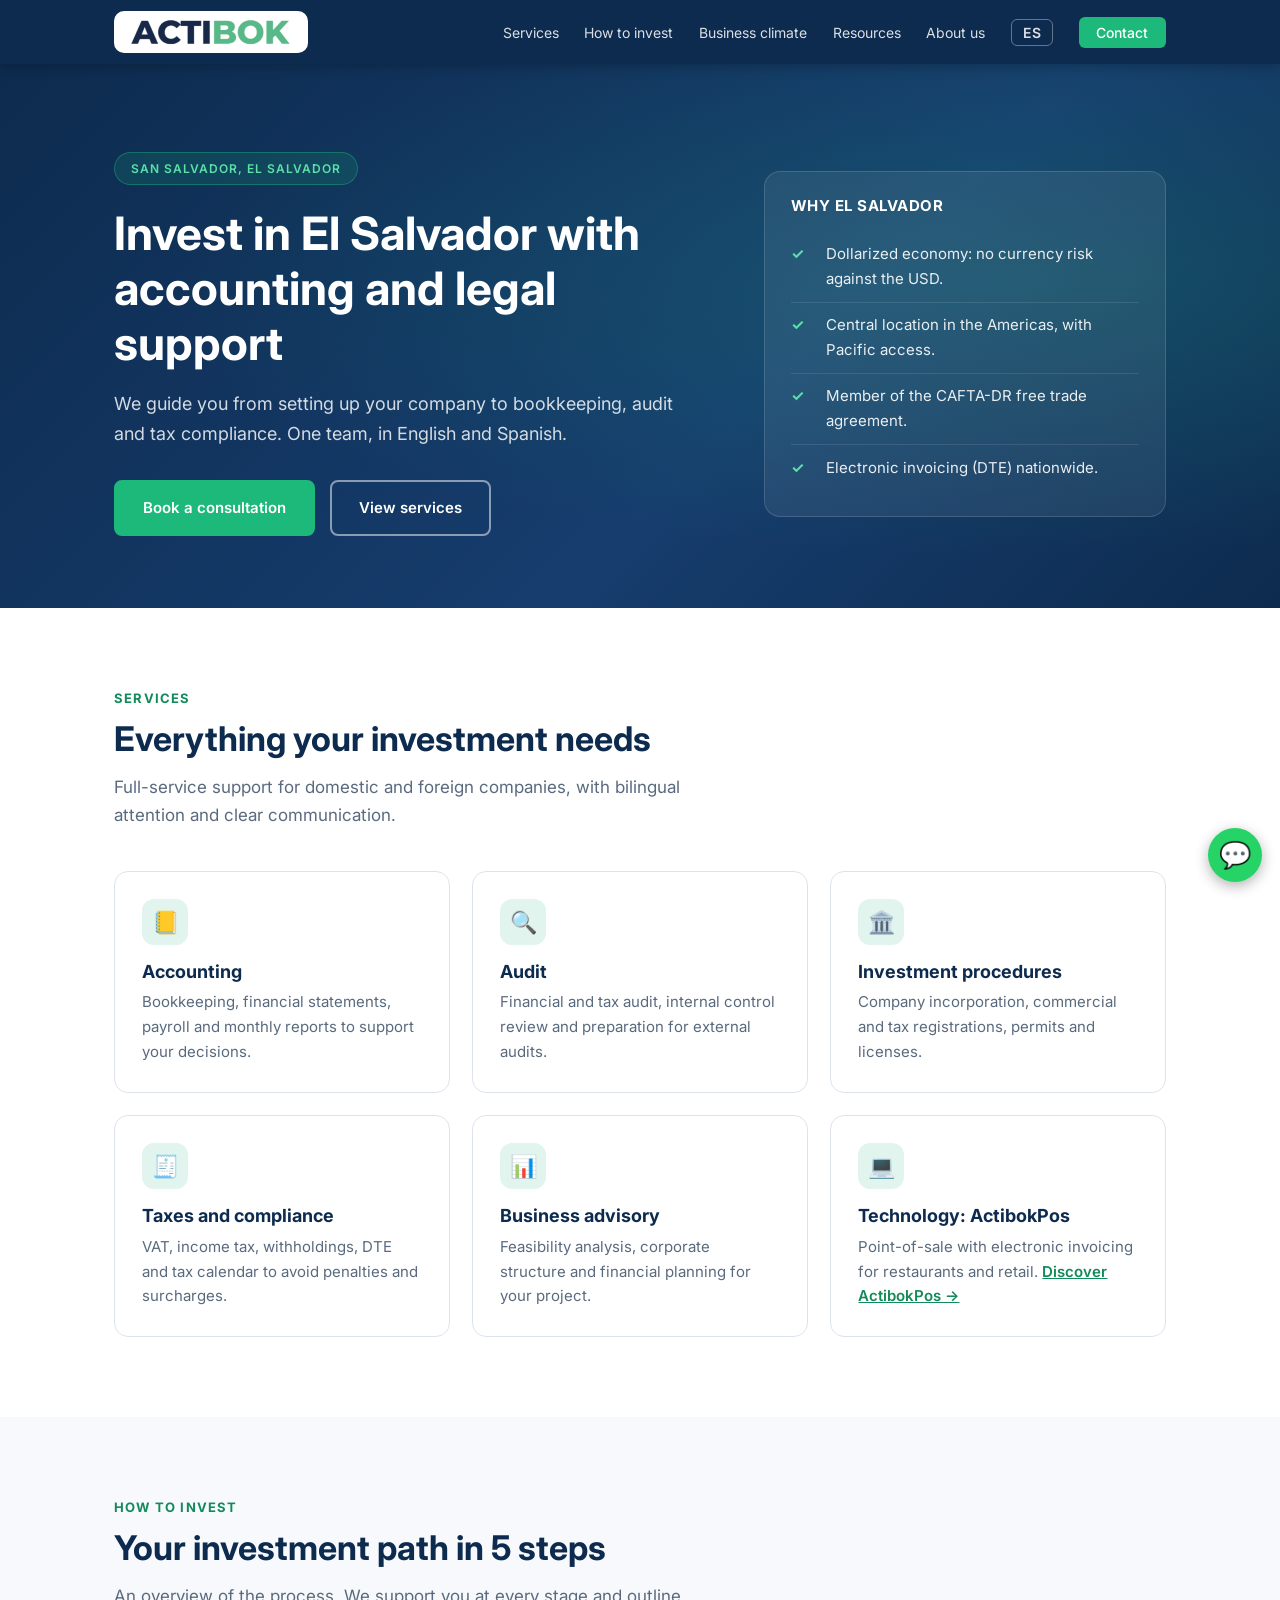
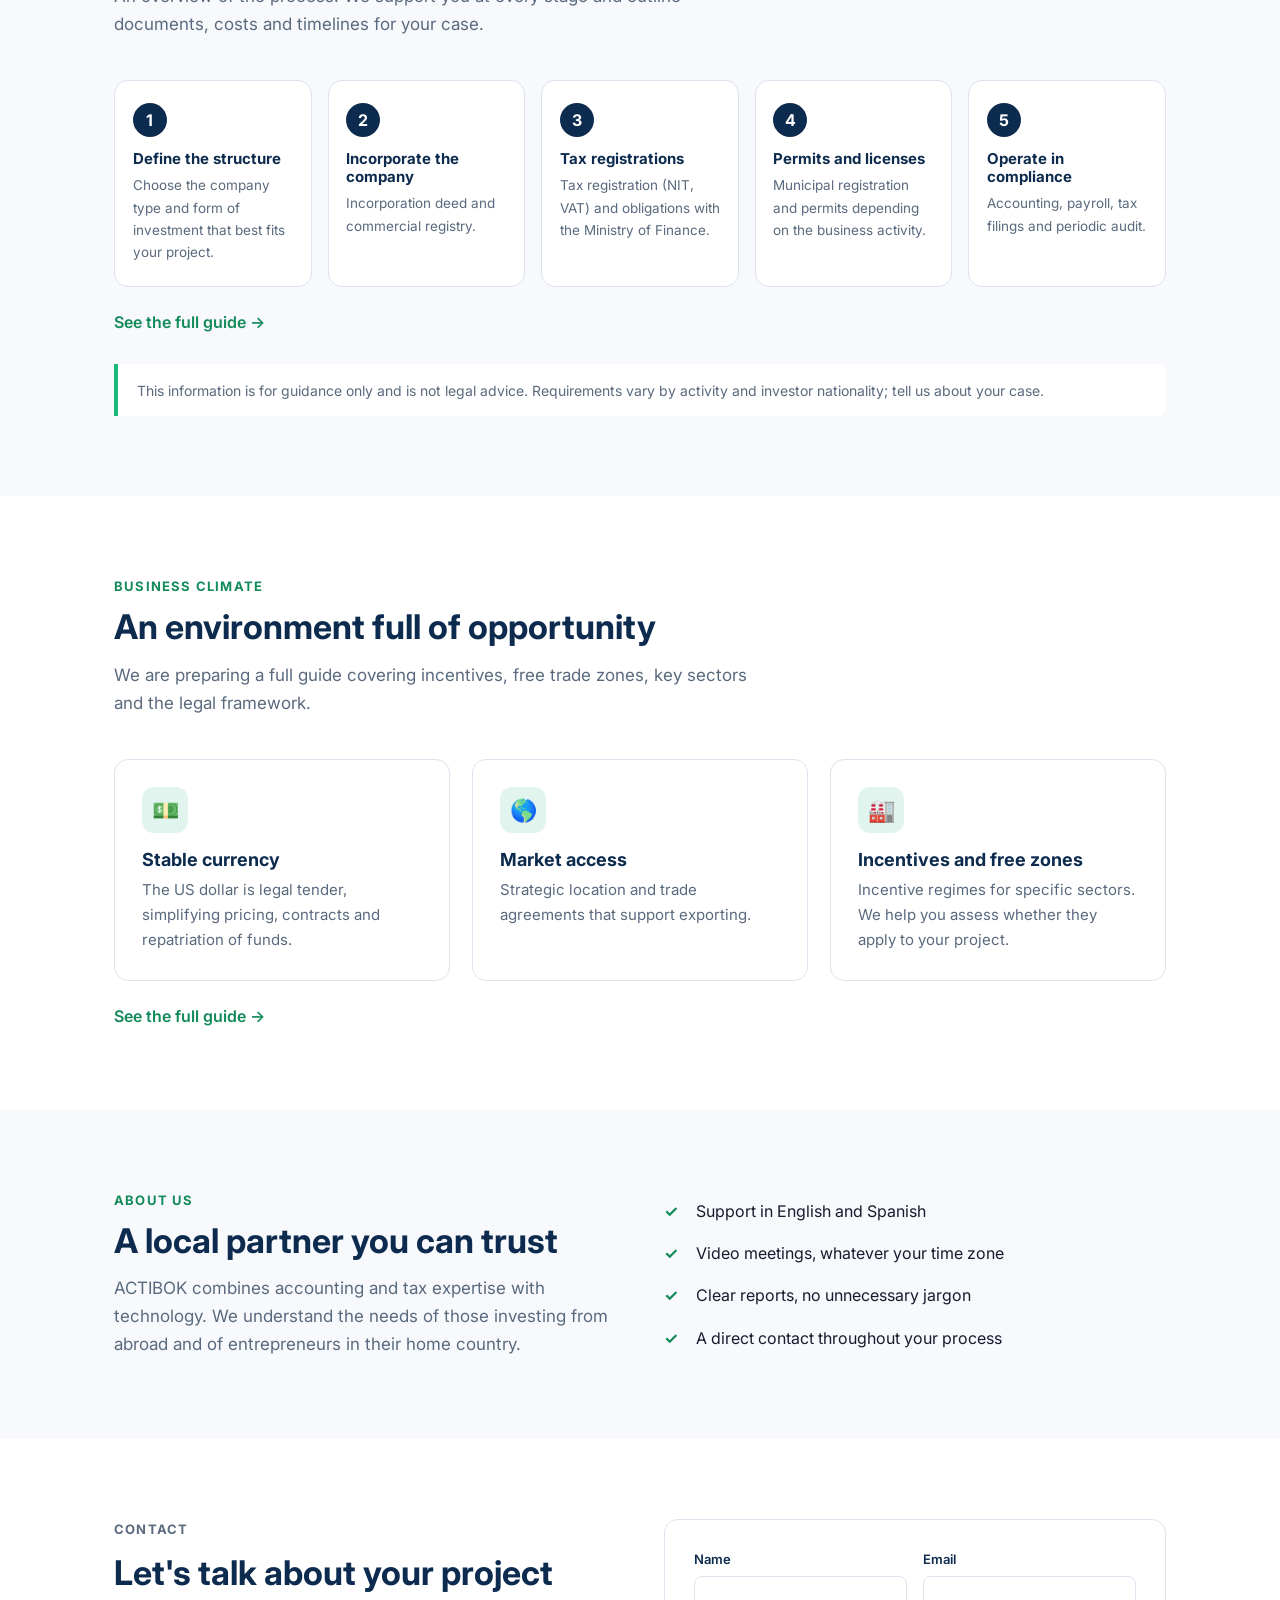
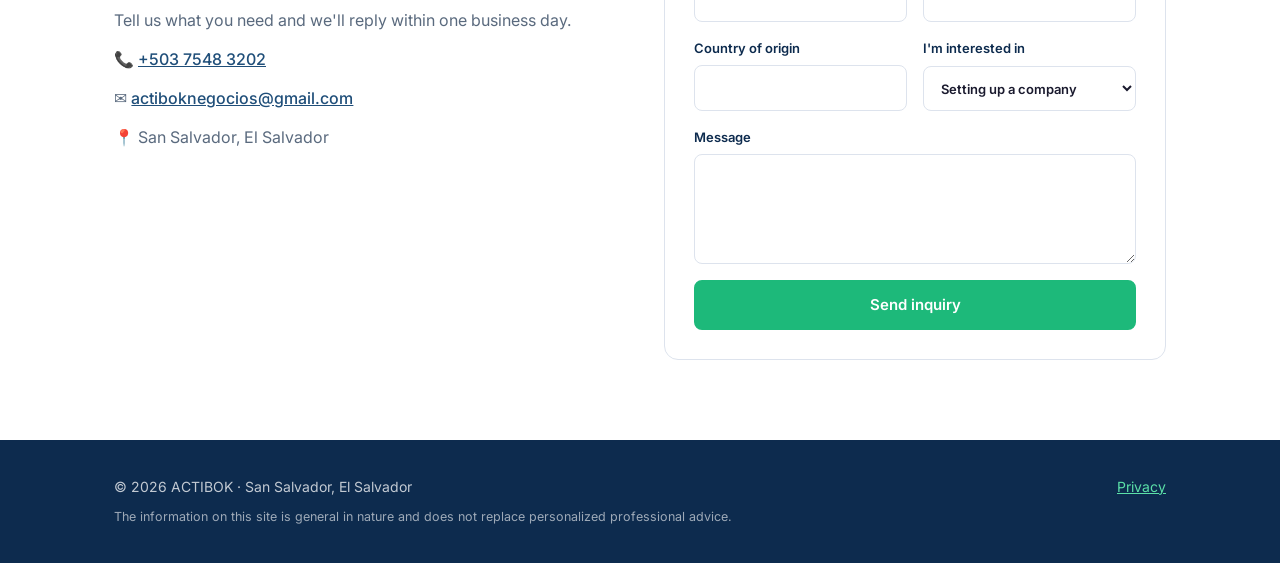
==== en/index.html @ 157123a3 "Sitio bilingüe ACTIBOK Invest (ES/EN) Co-Authored-By: Claude Sonnet 5.5 <noreply@anthropic.com> Clau" ====
<!DOCTYPE html>
<html lang="en">
<head>
<meta charset="UTF-8">
<meta name="viewport" content="width=device-width,initial-scale=1">
<title>ACTIBOK — Accounting, audit and investment services in El Salvador</title>
<meta name="description" content="Accounting, audit, investment procedures and business advisory in El Salvador for domestic and foreign investors.">
<link rel="alternate" hreflang="es" href="https://actibokinvest.com/es/">
<link rel="alternate" hreflang="en" href="https://actibokinvest.com/en/">
<link rel="preconnect" href="https://fonts.googleapis.com">
<link rel="preconnect" href="https://fonts.gstatic.com" crossorigin>
<link href="https://fonts.googleapis.com/css2?family=Inter:wght@300;400;500;600;700&display=swap" rel="stylesheet">
<link rel="canonical" href="https://actibokinvest.com/en/">
<meta property="og:type" content="website"><meta property="og:title" content="ACTIBOK — Accounting, audit and investment services in El Salvador"><meta property="og:description" content="Accounting, audit, investment procedures and business advisory in El Salvador for domestic and foreign investors."><meta property="og:url" content="https://actibokinvest.com/en/"><meta property="og:image" content="https://actibokinvest.com/assets/logo-actibok.png"><meta property="og:locale" content="en_US">
<link rel="stylesheet" href="../style.css">
</head>
<body>
<header>
<div class="wrap"><nav>
<a class="logo" href="./"><img src="../assets/logo-actibok.png" alt="ACTIBOK"></a>
<ul class="nav-links"><li><a href="#servicios">Services</a></li><li><a href="invertir.html">How to invest</a></li><li><a href="clima.html">Business climate</a></li><li><a href="recursos.html">Resources</a></li><li><a href="#nosotros">About us</a></li><li><a class="lang" href="../es/" hreflang="es" title="Español">ES</a></li><li><a class="nav-cta" href="#contacto">Contact</a></li></ul>
<button class="burger" aria-label="Menu"><span></span><span></span><span></span></button>
</nav></div>
<div class="mobile"><a href="#servicios">Services</a><a href="invertir.html">How to invest</a><a href="clima.html">Business climate</a><a href="recursos.html">Resources</a><a href="#nosotros">About us</a><a href="../es/">Español</a><a href="#contacto">Contact</a></div>
</header>
<main>
<div class="hero"><div class="wrap">
<div><span class="badge">San Salvador, El Salvador</span><h1>Invest in El Salvador with accounting and legal support</h1><p class="lead">We guide you from setting up your company to bookkeeping, audit and tax compliance. One team, in English and Spanish.</p>
<div class="btns"><a class="btn" href="#contacto">Book a consultation</a><a class="btn ghost" href="#servicios">View services</a></div></div>
<aside class="facts"><h3>Why El Salvador</h3><ul><li><b>✓</b><span>Dollarized economy: no currency risk against the USD.</span></li><li><b>✓</b><span>Central location in the Americas, with Pacific access.</span></li><li><b>✓</b><span>Member of the CAFTA-DR free trade agreement.</span></li><li><b>✓</b><span>Electronic invoicing (DTE) nationwide.</span></li></ul></aside>
</div></div>
<section id="servicios"><div class="wrap"><p class="eyebrow">Services</p><h2 class="sec-title">Everything your investment needs</h2><p class="sec-sub">Full-service support for domestic and foreign companies, with bilingual attention and clear communication.</p><div class="grid g3"><div class="card"><div class="ico">📒</div><h3>Accounting</h3><p>Bookkeeping, financial statements, payroll and monthly reports to support your decisions.</p></div><div class="card"><div class="ico">🔍</div><h3>Audit</h3><p>Financial and tax audit, internal control review and preparation for external audits.</p></div><div class="card"><div class="ico">🏛️</div><h3>Investment procedures</h3><p>Company incorporation, commercial and tax registrations, permits and licenses.</p></div><div class="card"><div class="ico">🧾</div><h3>Taxes and compliance</h3><p>VAT, income tax, withholdings, DTE and tax calendar to avoid penalties and surcharges.</p></div><div class="card"><div class="ico">📊</div><h3>Business advisory</h3><p>Feasibility analysis, corporate structure and financial planning for your project.</p></div><div class="card"><div class="ico">💻</div><h3>Technology: ActibokPos</h3><p>Point-of-sale with electronic invoicing for restaurants and retail.  <a href="https://actibok.com/#actibokpos" style="color:var(--verde-oscuro);font-weight:600">Discover ActibokPos →</a></p></div></div></div></section>
<section id="invertir" class="alt"><div class="wrap"><p class="eyebrow">How to invest</p><h2 class="sec-title">Your investment path in 5 steps</h2><p class="sec-sub">An overview of the process. We support you at every stage and outline documents, costs and timelines for your case.</p><div class="steps"><div class="step"><h3>Define the structure</h3><p>Choose the company type and form of investment that best fits your project.</p></div><div class="step"><h3>Incorporate the company</h3><p>Incorporation deed and commercial registry.</p></div><div class="step"><h3>Tax registrations</h3><p>Tax registration (NIT, VAT) and obligations with the Ministry of Finance.</p></div><div class="step"><h3>Permits and licenses</h3><p>Municipal registration and permits depending on the business activity.</p></div><div class="step"><h3>Operate in compliance</h3><p>Accounting, payroll, tax filings and periodic audit.</p></div></div><a class="more" href="invertir.html">See the full guide →</a><p class="note">This information is for guidance only and is not legal advice. Requirements vary by activity and investor nationality; tell us about your case.</p></div></section>
<section id="clima"><div class="wrap"><p class="eyebrow">Business climate</p><h2 class="sec-title">An environment full of opportunity</h2><p class="sec-sub">We are preparing a full guide covering incentives, free trade zones, key sectors and the legal framework.</p><div class="grid g3"><div class="card"><div class="ico">💵</div><h3>Stable currency</h3><p>The US dollar is legal tender, simplifying pricing, contracts and repatriation of funds.</p></div><div class="card"><div class="ico">🌎</div><h3>Market access</h3><p>Strategic location and trade agreements that support exporting.</p></div><div class="card"><div class="ico">🏭</div><h3>Incentives and free zones</h3><p>Incentive regimes for specific sectors. We help you assess whether they apply to your project.</p></div></div><a class="more" href="clima.html">See the full guide →</a></div></section>
<section id="nosotros" class="alt"><div class="wrap split"><div><p class="eyebrow">About us</p><h2 class="sec-title">A local partner you can trust</h2><p style="color:var(--sec);font-size:17px">ACTIBOK combines accounting and tax expertise with technology. We understand the needs of those investing from abroad and of entrepreneurs in their home country.</p></div><ul class="check"><li>Support in English and Spanish</li><li>Video meetings, whatever your time zone</li><li>Clear reports, no unnecessary jargon</li><li>A direct contact throughout your process</li></ul></div></section>
<section id="contacto"><div class="wrap split">
<div class="contact-info"><p class="eyebrow">Contact</p><h2 class="sec-title">Let's talk about your project</h2><p>Tell us what you need and we'll reply within one business day.</p>
<p>📞 <a href="tel:+50375483202">+503 7548 3202</a></p><p>✉️ <a href="mailto:actiboknegocios@gmail.com">actiboknegocios@gmail.com</a></p><p>📍 San Salvador, El Salvador</p></div>
<form id="contact-form">
<div class="row"><label>Name<input name="name" required></label><label>Email<input type="email" name="email" required></label></div>
<div class="row"><label>Country of origin<input name="country"></label><label>I'm interested in<select name="interest"><option>Setting up a company</option><option>Accounting</option><option>Audit</option><option>Taxes and compliance</option><option>Investment advisory</option><option>Other</option></select></label></div>
<label>Message<textarea name="message" required></textarea></label>
<button class="btn" type="submit">Send inquiry</button></form>
</div></section>
</main>
<footer><div class="wrap"><div>© 2026 ACTIBOK · San Salvador, El Salvador<p class="disclaimer">The information on this site is general in nature and does not replace personalized professional advice.</p></div><div><a href="https://actibok.com/privacidad.html">Privacy</a></div></div></footer>
<a class="wa" href="https://wa.me/50375483202?text=Hello%2C%20I%27d%20like%20information%20about%20services%20for%20investing%20in%20El%20Salvador" aria-label="WhatsApp" target="_blank" rel="noopener">💬</a>
<script src="../main.js"></script>
</body></html>
---- style.css ----
*,*::before,*::after{box-sizing:border-box;margin:0;padding:0}
:root{--azul:#0D2B4E;--azul-medio:#1F4E79;--verde:#1DB97A;--verde-oscuro:#128a5a;--verde-claro:#E1F5EE;--bg:#F7F9FC;--texto:#1A1A2E;--sec:#5A6A7E;--borde:#DDE3ED}
html{scroll-behavior:smooth}
body{font-family:'Inter',system-ui,sans-serif;color:var(--texto);background:#fff;line-height:1.65}
img{max-width:100%;display:block}
a{color:inherit}
.wrap{max-width:1100px;margin:0 auto;padding:0 1.5rem}
h1,h2,h3{line-height:1.2;color:var(--azul)}
/* header */
header{position:sticky;top:0;z-index:100;background:var(--azul);box-shadow:0 2px 12px rgba(0,0,0,.25)}
nav{display:flex;align-items:center;justify-content:space-between;height:64px;gap:1rem}
.logo{background:#fff;padding:.4rem .9rem;border-radius:10px;display:flex}
.logo img{height:30px;width:auto}
.nav-links{display:flex;gap:1.6rem;list-style:none;align-items:center}
.nav-links a{color:rgba(255,255,255,.85);text-decoration:none;font-size:14px}
.nav-links a:hover{color:var(--verde)}
.lang{border:1px solid rgba(255,255,255,.35);border-radius:6px;padding:.25rem .7rem;font-size:13px;font-weight:600;letter-spacing:.5px}
.nav-cta{background:var(--verde);color:#fff!important;padding:.45rem 1.1rem;border-radius:6px;font-weight:500}
.nav-cta:hover{background:var(--verde-oscuro)!important}
.burger{display:none;background:none;border:0;cursor:pointer;padding:.5rem}
.burger span{display:block;width:24px;height:2px;background:#fff;margin:5px 0;border-radius:2px}
.mobile{display:none;flex-direction:column;background:var(--azul);padding:.5rem 1.5rem 1.2rem}
.mobile a{color:#fff;text-decoration:none;padding:.7rem 0;border-bottom:1px solid rgba(255,255,255,.1)}
.mobile.open{display:flex}
@media(max-width:860px){.nav-links{display:none}.burger{display:block}}
/* hero */
.hero{background:linear-gradient(135deg,var(--azul),#163D6E 60%,var(--azul));color:#fff;padding:5.5rem 0 4.5rem;position:relative;overflow:hidden}
.hero::before{content:"";position:absolute;inset:0;background:radial-gradient(ellipse at 80% 40%,rgba(29,185,122,.18),transparent 60%)}
.hero .wrap{position:relative;display:grid;grid-template-columns:1.2fr .8fr;gap:3rem;align-items:center}
.badge{display:inline-block;background:rgba(29,185,122,.15);border:1px solid rgba(29,185,122,.4);color:#5be0a8;font-size:12px;font-weight:600;letter-spacing:1px;padding:.35rem 1rem;border-radius:50px;margin-bottom:1.3rem;text-transform:uppercase}
.hero h1{color:#fff;font-size:clamp(28px,4.4vw,46px);font-weight:700;margin-bottom:1.1rem}
.hero p.lead{color:rgba(255,255,255,.82);font-size:18px;max-width:560px;margin-bottom:2rem}
.btns{display:flex;gap:.9rem;flex-wrap:wrap}
.btn{display:inline-block;padding:.85rem 1.7rem;border-radius:8px;font-weight:600;font-size:15px;text-decoration:none;border:2px solid var(--verde);background:var(--verde);color:#fff;transition:.2s;cursor:pointer;font-family:inherit}
.btn:hover{background:var(--verde-oscuro);border-color:var(--verde-oscuro)}
.btn.ghost{background:transparent;color:#fff;border-color:rgba(255,255,255,.5)}
.btn.ghost:hover{background:rgba(255,255,255,.1)}
.facts{background:rgba(255,255,255,.07);border:1px solid rgba(255,255,255,.14);border-radius:16px;padding:1.6rem}
.facts h3{color:#fff;font-size:15px;margin-bottom:1rem;letter-spacing:.5px;text-transform:uppercase}
.facts li{list-style:none;display:flex;gap:.8rem;padding:.65rem 0;border-bottom:1px solid rgba(255,255,255,.1);font-size:15px;color:rgba(255,255,255,.9)}
.facts li:last-child{border:0}
.facts b{color:#5be0a8;min-width:1.4rem}
@media(max-width:860px){.hero .wrap{grid-template-columns:1fr}.hero{padding:4rem 0 3rem}}
/* sections */
section{padding:5rem 0}
section.alt{background:var(--bg)}
.eyebrow{color:var(--verde-oscuro);font-size:13px;font-weight:700;letter-spacing:1.2px;text-transform:uppercase;margin-bottom:.6rem}
.sec-title{font-size:clamp(24px,3.2vw,34px);margin-bottom:.8rem}
.sec-sub{color:var(--sec);max-width:640px;margin-bottom:2.6rem;font-size:17px}
.grid{display:grid;gap:1.4rem}
.g3{grid-template-columns:repeat(3,1fr)}
.g2{grid-template-columns:repeat(2,1fr)}
@media(max-width:900px){.g3{grid-template-columns:repeat(2,1fr)}}
@media(max-width:620px){.g3,.g2{grid-template-columns:1fr}}
.card{background:#fff;border:1px solid var(--borde);border-radius:14px;padding:1.7rem;transition:.2s}
.card:hover{box-shadow:0 8px 28px rgba(13,43,78,.1);transform:translateY(-3px)}
.ico{width:46px;height:46px;border-radius:12px;background:var(--verde-claro);color:var(--verde-oscuro);display:grid;place-items:center;font-size:22px;margin-bottom:1rem}
.card h3{font-size:18px;margin-bottom:.5rem}
.card p{color:var(--sec);font-size:15px}
/* steps */
.steps{display:grid;grid-template-columns:repeat(5,1fr);gap:1rem;counter-reset:s;position:relative}
.step{background:#fff;border:1px solid var(--borde);border-radius:14px;padding:1.4rem 1.1rem;counter-increment:s;position:relative}
.step::before{content:counter(s);display:grid;place-items:center;width:34px;height:34px;border-radius:50%;background:var(--azul);color:#fff;font-weight:700;margin-bottom:.8rem}
.step h3{font-size:15px;margin-bottom:.4rem}
.step p{font-size:13.5px;color:var(--sec)}
@media(max-width:980px){.steps{grid-template-columns:repeat(2,1fr)}}
@media(max-width:560px){.steps{grid-template-columns:1fr}}
.note{margin-top:1.8rem;font-size:14px;color:var(--sec);background:#fff;border-left:4px solid var(--verde);padding:.9rem 1.2rem;border-radius:0 8px 8px 0}
/* about + contact */
.split{display:grid;grid-template-columns:1fr 1fr;gap:3rem;align-items:start}
@media(max-width:820px){.split{grid-template-columns:1fr}}
.check li{list-style:none;padding:.5rem 0 .5rem 2rem;position:relative;color:var(--texto)}
.check li::before{content:"✓";position:absolute;left:0;color:var(--verde-oscuro);font-weight:700}
.contact-info p{margin-bottom:.8rem;color:var(--sec)}
.contact-info a{color:var(--azul-medio);font-weight:500}
form{background:#fff;border:1px solid var(--borde);border-radius:14px;padding:1.8rem;display:grid;gap:1rem}
form .row{display:grid;grid-template-columns:1fr 1fr;gap:1rem}
@media(max-width:560px){form .row{grid-template-columns:1fr}}
label{font-size:13px;font-weight:600;color:var(--azul);display:grid;gap:.35rem}
input,select,textarea{font:inherit;padding:.7rem .8rem;border:1px solid var(--borde);border-radius:8px;background:#fff;color:var(--texto);width:100%}
input:focus,select:focus,textarea:focus{outline:2px solid var(--verde);border-color:var(--verde)}
textarea{min-height:110px;resize:vertical}
footer{background:var(--azul);color:rgba(255,255,255,.75);padding:2.2rem 0;font-size:14px}
footer .wrap{display:flex;justify-content:space-between;gap:1rem;flex-wrap:wrap}
footer a{color:#5be0a8}
.disclaimer{font-size:12.5px;opacity:.8;margin-top:.6rem;max-width:720px}
.wa{position:fixed;right:18px;bottom:18px;background:#25D366;color:#fff;width:54px;height:54px;border-radius:50%;display:grid;place-items:center;font-size:26px;text-decoration:none;box-shadow:0 4px 14px rgba(0,0,0,.3);z-index:90}
/* inner pages */
.page-hero{background:linear-gradient(135deg,var(--azul),#163D6E);color:#fff;padding:3.5rem 0 3rem}
.page-hero h1{color:#fff;font-size:clamp(26px,4vw,40px);margin-bottom:.8rem}
.page-hero p{color:rgba(255,255,255,.82);max-width:680px;font-size:17px}
.crumbs{font-size:13px;margin-bottom:1rem;color:rgba(255,255,255,.6)}.crumbs a{color:#5be0a8;text-decoration:none}
.timeline{display:grid;gap:1.2rem;margin-top:1rem}
.tl{display:grid;grid-template-columns:48px 1fr;gap:1.2rem}
.tl .n{width:44px;height:44px;border-radius:50%;background:var(--azul);color:#fff;display:grid;place-items:center;font-weight:700}
.tl .b{background:#fff;border:1px solid var(--borde);border-radius:14px;padding:1.4rem 1.6rem}
.tl h3{font-size:18px;margin-bottom:.4rem}.tl p{color:var(--sec);font-size:15px}
.tl ul{margin:.6rem 0 0 1.1rem;color:var(--sec);font-size:14.5px}
.table-wrap{overflow-x:auto}
table{width:100%;border-collapse:collapse;background:#fff;border:1px solid var(--borde);border-radius:12px;overflow:hidden;font-size:15px}
th,td{text-align:left;padding:.85rem 1rem;border-bottom:1px solid var(--borde);vertical-align:top}
th{background:var(--azul);color:#fff;font-weight:600}
td:first-child{font-weight:600;color:var(--azul)}
details{background:#fff;border:1px solid var(--borde);border-radius:12px;padding:1rem 1.3rem;margin-bottom:.8rem}
summary{cursor:pointer;font-weight:600;color:var(--azul)}
details p{margin-top:.7rem;color:var(--sec);font-size:15px}
.cta-band{background:var(--verde-claro);border-radius:16px;padding:2rem;text-align:center;margin-top:3rem}
.cta-band h2{font-size:24px;margin-bottom:.5rem}.cta-band p{color:var(--sec);margin-bottom:1.2rem}
.cta-band .btn{color:#fff}
.more{display:inline-block;margin-top:1.4rem;color:var(--verde-oscuro);font-weight:600;text-decoration:none}
/* resources */
.calc{background:#fff;border:1px solid var(--borde);border-radius:14px;padding:1.8rem;display:grid;gap:1rem}
.calc .row{display:grid;grid-template-columns:1fr 1fr;gap:1rem}
@media(max-width:560px){.calc .row{grid-template-columns:1fr}}
.res{background:var(--bg);border-radius:10px;padding:1rem 1.2rem;display:grid;gap:.4rem;font-size:15px}
.res div{display:flex;justify-content:space-between;gap:1rem}
.res b{color:var(--azul)}
.res .tot{border-top:1px solid var(--borde);padding-top:.5rem;font-size:17px}
.dl{display:flex;gap:1rem;align-items:center;justify-content:space-between;flex-wrap:wrap}
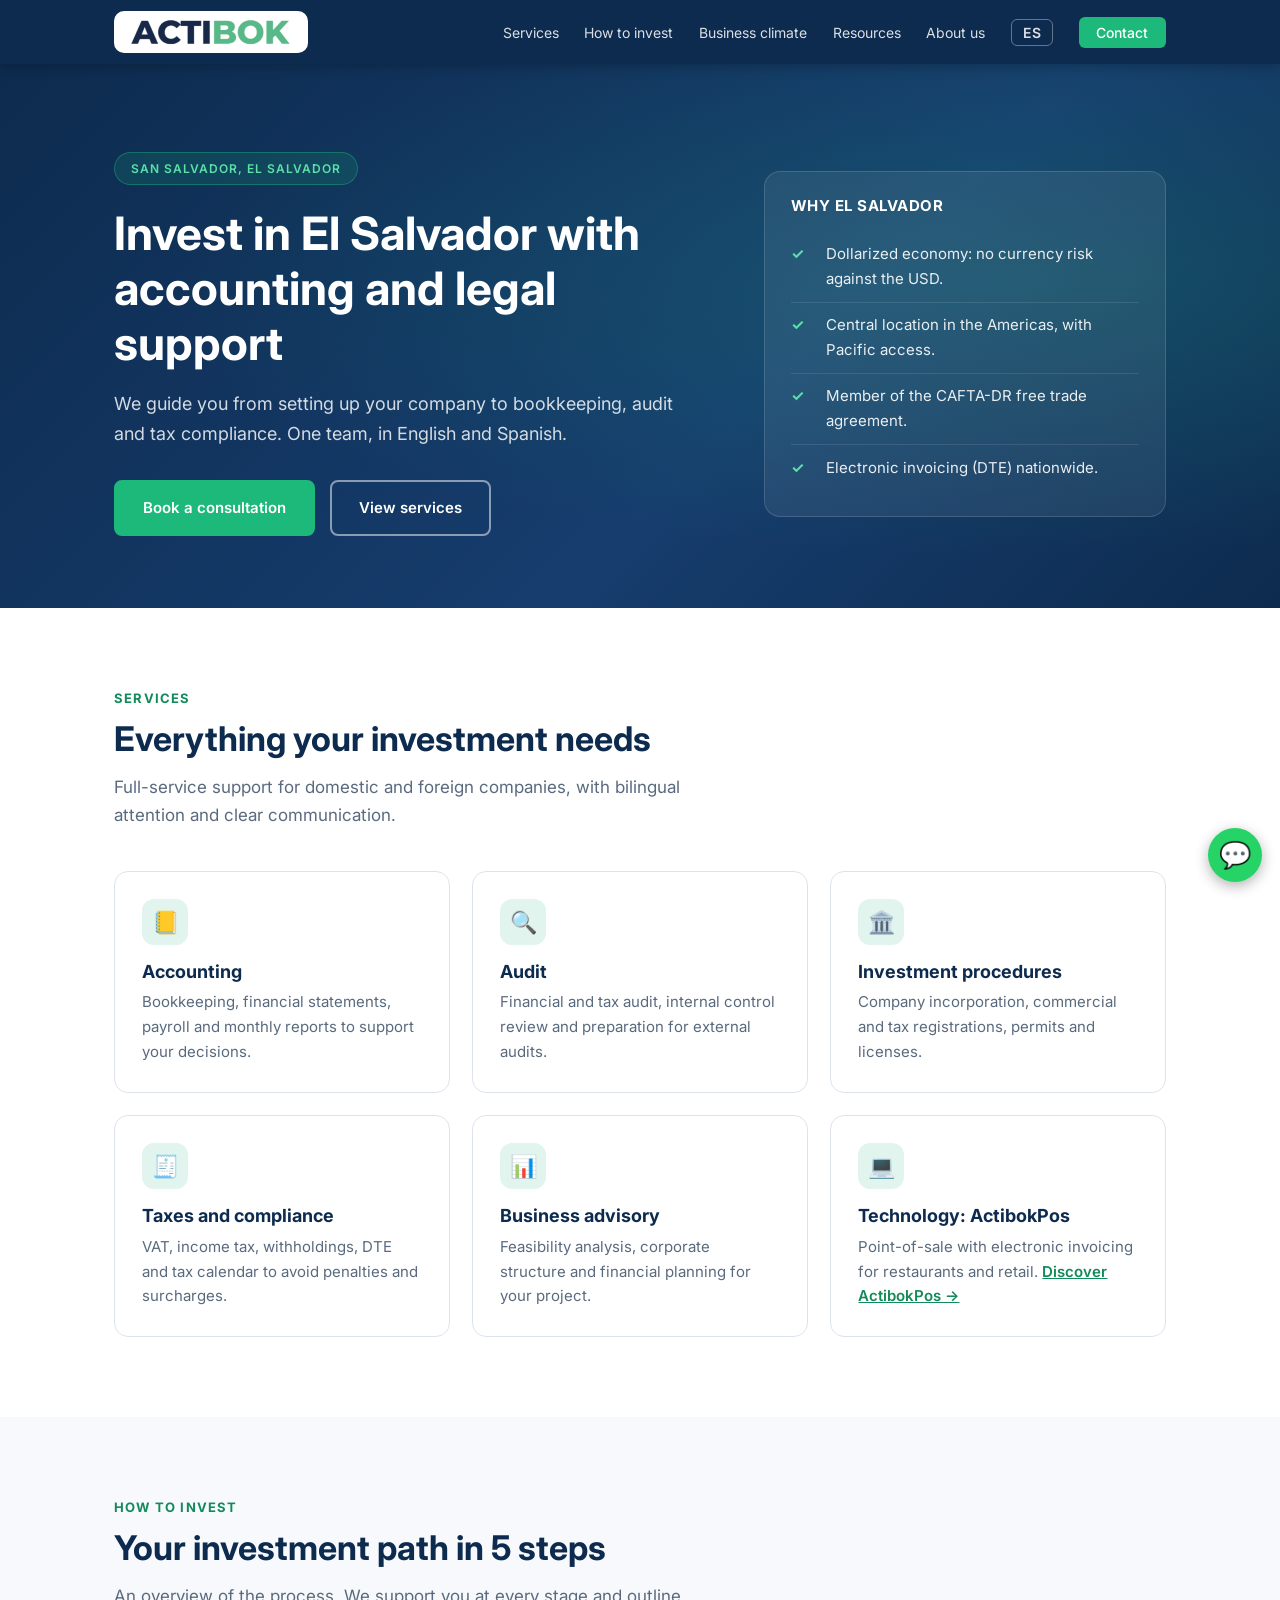
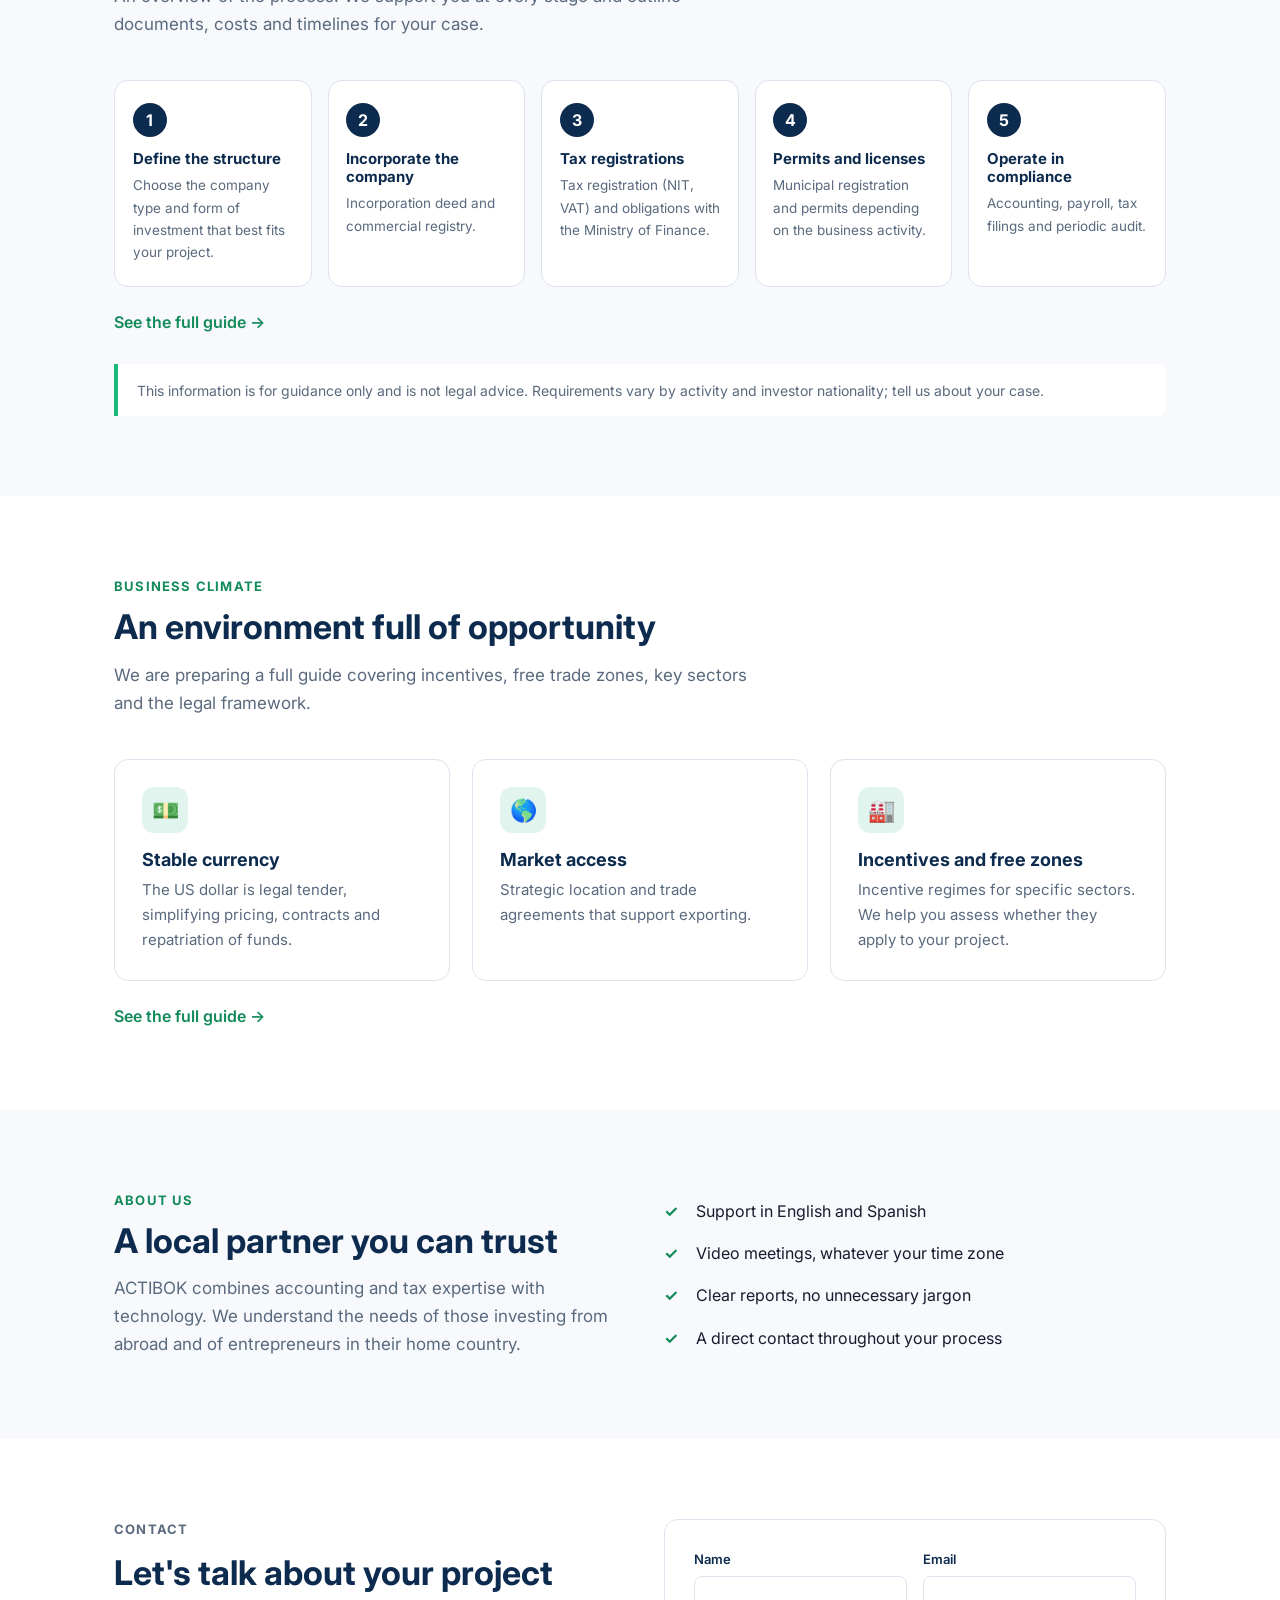
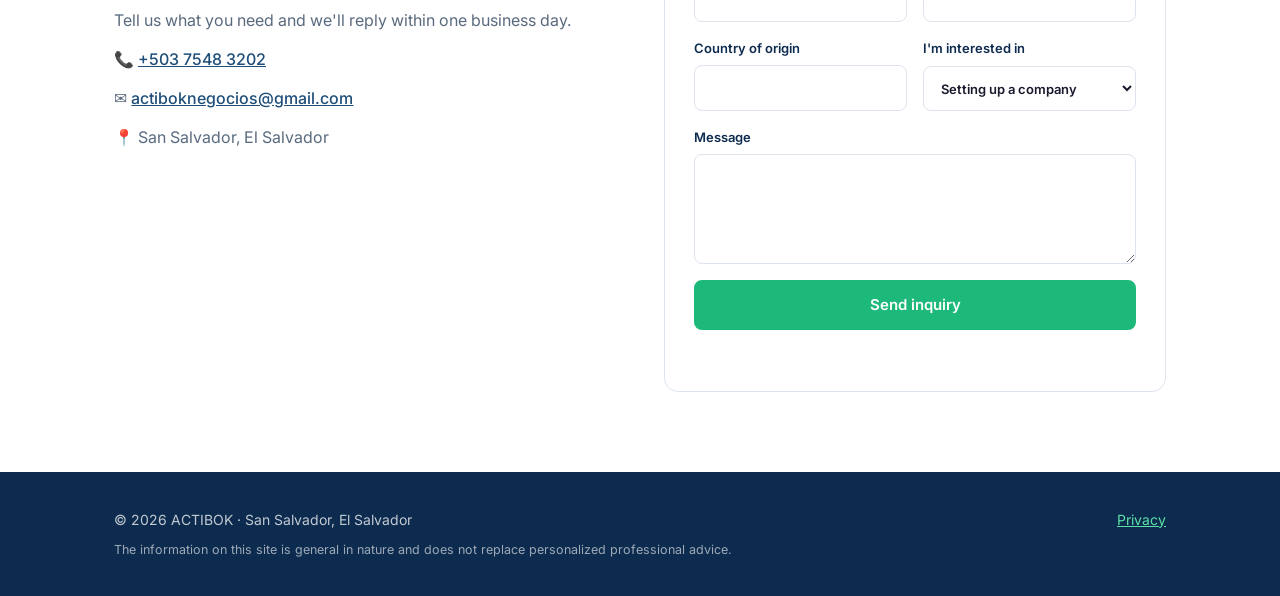
==== commit c9fcdd53: "Formulario: envío por Formspree con mensajes de estado y campo anti-spam (respaldo por correo) Co-Au" ====
--- a/en/index.html
+++ b/en/index.html
@@ -39,8 +39,9 @@
 <form id="contact-form">
 <div class="row"><label>Name<input name="name" required></label><label>Email<input type="email" name="email" required></label></div>
 <div class="row"><label>Country of origin<input name="country"></label><label>I'm interested in<select name="interest"><option>Setting up a company</option><option>Accounting</option><option>Audit</option><option>Taxes and compliance</option><option>Investment advisory</option><option>Other</option></select></label></div>
+<input type="text" name="_gotcha" tabindex="-1" autocomplete="off" style="position:absolute;left:-9999px" aria-hidden="true">
 <label>Message<textarea name="message" required></textarea></label>
-<button class="btn" type="submit">Send inquiry</button></form>
+<button class="btn" type="submit">Send inquiry</button><p id="form-status" class="form-status" role="status" aria-live="polite"></p></form>
 </div></section>
 </main>
 <footer><div class="wrap"><div>© 2026 ACTIBOK · San Salvador, El Salvador<p class="disclaimer">The information on this site is general in nature and does not replace personalized professional advice.</p></div><div><a href="https://actibok.com/privacidad.html">Privacy</a></div></div></footer>
--- a/style.css
+++ b/style.css
@@ -117,3 +117,4 @@
 .res b{color:var(--azul)}
 .res .tot{border-top:1px solid var(--borde);padding-top:.5rem;font-size:17px}
 .dl{display:flex;gap:1rem;align-items:center;justify-content:space-between;flex-wrap:wrap}
+.form-status{font-size:14px;min-height:1.2em}.form-status.ok{color:var(--verde-oscuro)}.form-status.err{color:#c0392b}
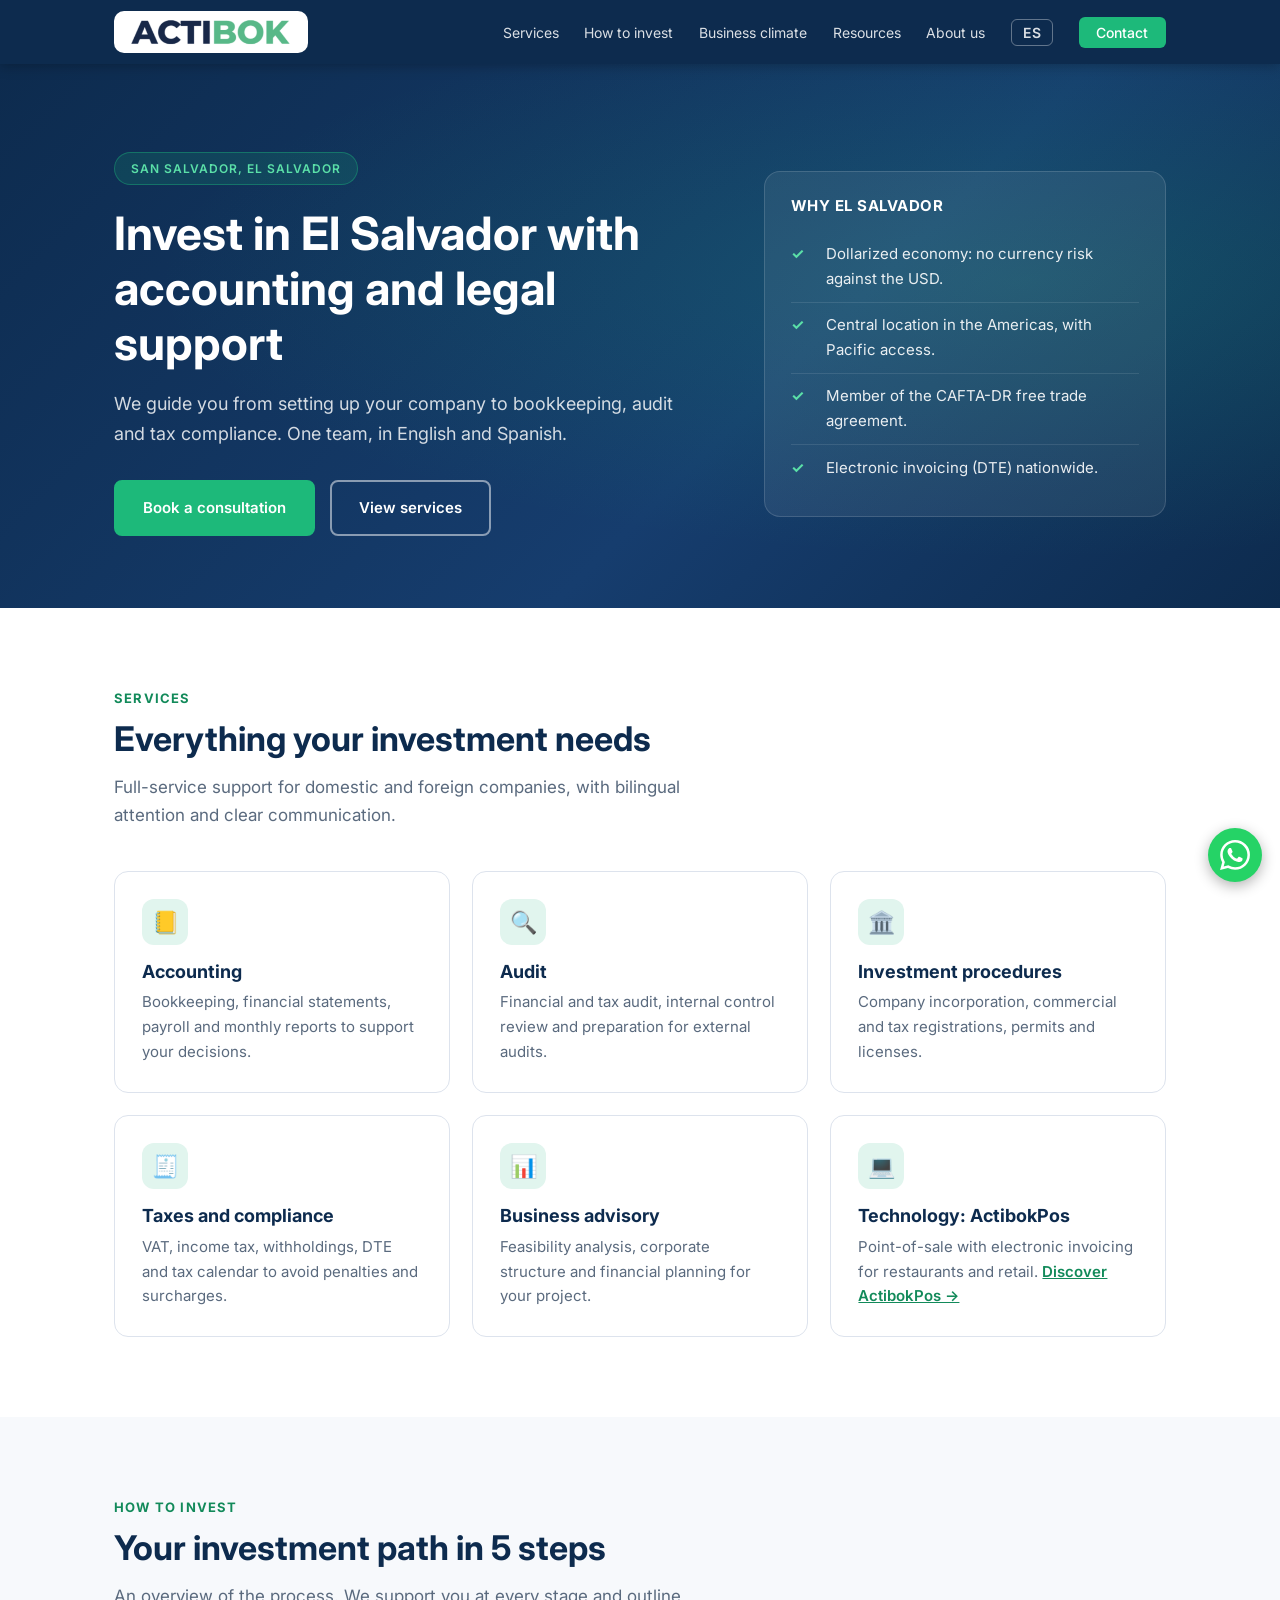
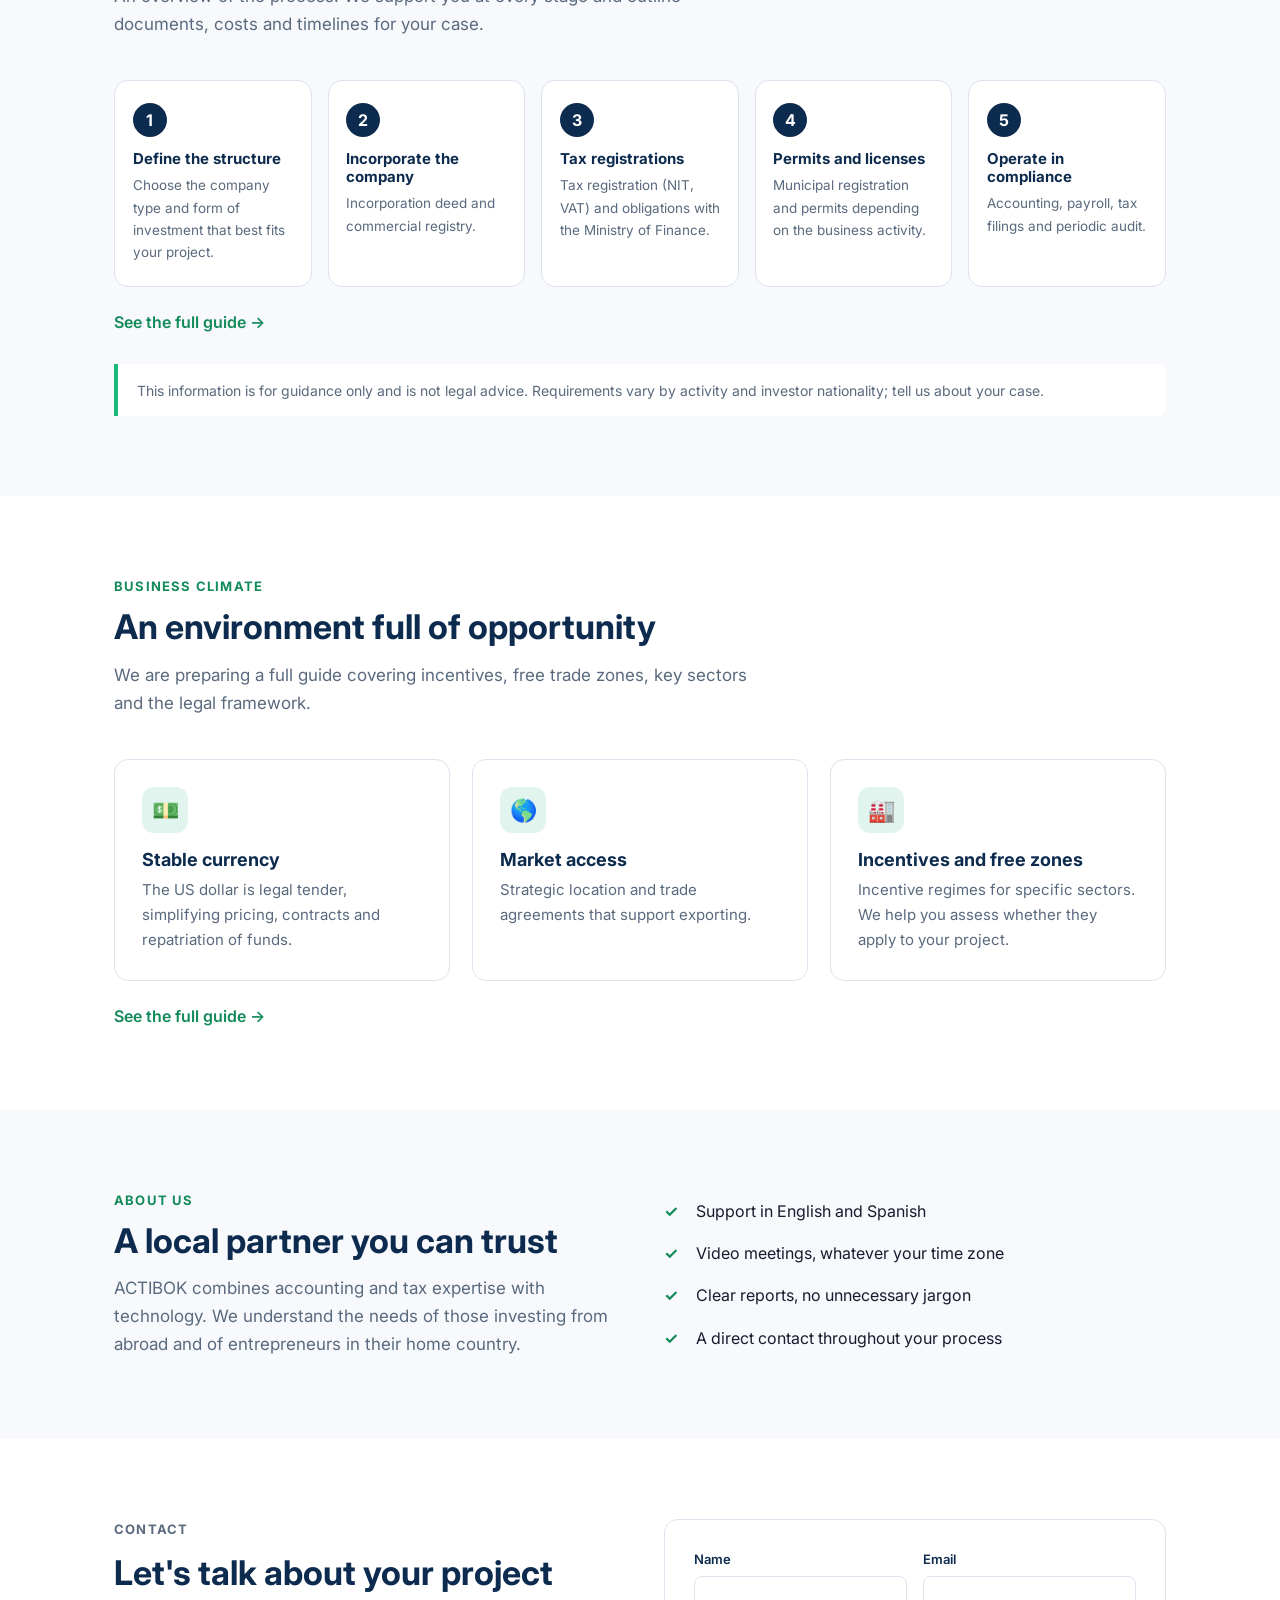
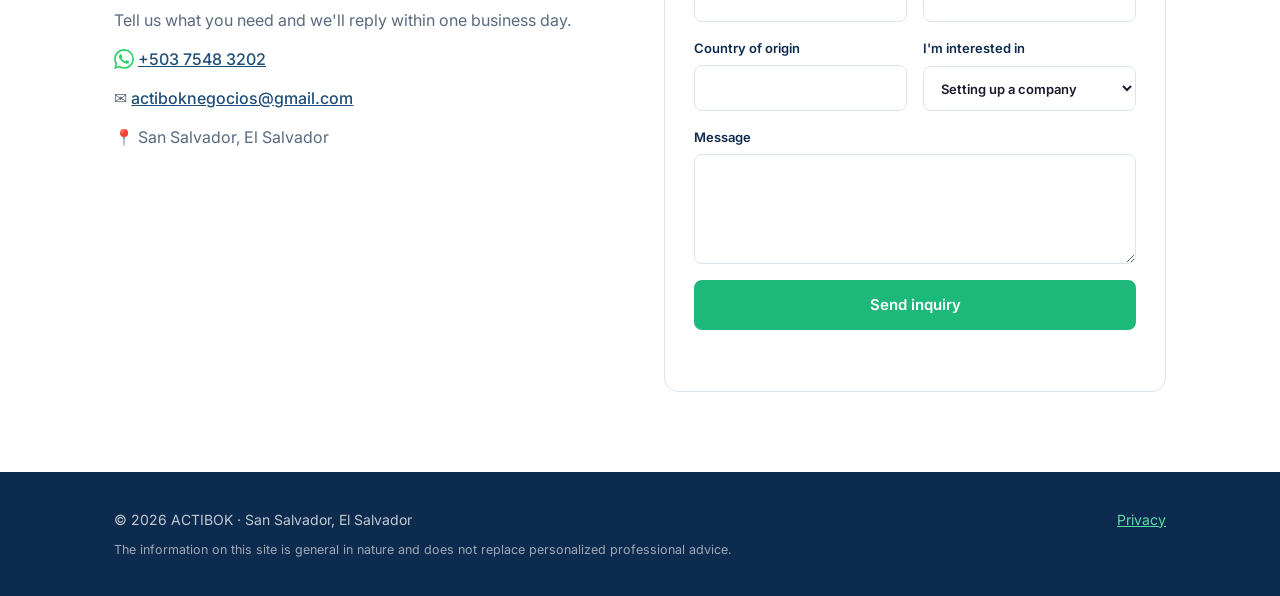
==== commit b0b821ef: "Logo de WhatsApp junto al teléfono y en el botón flotante Co-Authored-By: Claude Sonnet 5.5 <noreply" ====
--- a/en/index.html
+++ b/en/index.html
@@ -12,7 +12,7 @@
 <link href="https://fonts.googleapis.com/css2?family=Inter:wght@300;400;500;600;700&display=swap" rel="stylesheet">
 <link rel="canonical" href="https://actibokinvest.com/en/">
 <meta property="og:type" content="website"><meta property="og:title" content="ACTIBOK — Accounting, audit and investment services in El Salvador"><meta property="og:description" content="Accounting, audit, investment procedures and business advisory in El Salvador for domestic and foreign investors."><meta property="og:url" content="https://actibokinvest.com/en/"><meta property="og:image" content="https://actibokinvest.com/assets/logo-actibok.png"><meta property="og:locale" content="en_US">
-<link rel="stylesheet" href="../style.css">
+<link rel="stylesheet" href="../style.css?v=4">
 </head>
 <body>
 <header>
@@ -35,7 +35,7 @@
 <section id="nosotros" class="alt"><div class="wrap split"><div><p class="eyebrow">About us</p><h2 class="sec-title">A local partner you can trust</h2><p style="color:var(--sec);font-size:17px">ACTIBOK combines accounting and tax expertise with technology. We understand the needs of those investing from abroad and of entrepreneurs in their home country.</p></div><ul class="check"><li>Support in English and Spanish</li><li>Video meetings, whatever your time zone</li><li>Clear reports, no unnecessary jargon</li><li>A direct contact throughout your process</li></ul></div></section>
 <section id="contacto"><div class="wrap split">
 <div class="contact-info"><p class="eyebrow">Contact</p><h2 class="sec-title">Let's talk about your project</h2><p>Tell us what you need and we'll reply within one business day.</p>
-<p>📞 <a href="tel:+50375483202">+503 7548 3202</a></p><p>✉️ <a href="mailto:actiboknegocios@gmail.com">actiboknegocios@gmail.com</a></p><p>📍 San Salvador, El Salvador</p></div>
+<p><svg viewBox="0 0 24 24" width="20" height="20" fill="#25D366" aria-hidden="true" style="vertical-align:-4px"><path d="M17.472 14.382c-.297-.149-1.758-.867-2.03-.967-.273-.099-.471-.148-.67.15-.197.297-.767.966-.94 1.164-.173.199-.347.223-.644.075-.297-.15-1.255-.463-2.39-1.475-.883-.788-1.48-1.761-1.653-2.059-.173-.297-.018-.458.13-.606.134-.133.298-.347.446-.52.149-.174.198-.298.298-.497.099-.198.05-.371-.025-.52-.075-.149-.669-1.612-.916-2.207-.242-.579-.487-.5-.669-.51-.173-.008-.371-.01-.57-.01-.198 0-.52.074-.792.372-.272.297-1.04 1.016-1.04 2.479 0 1.462 1.065 2.875 1.213 3.074.149.198 2.096 3.2 5.077 4.487.709.306 1.262.489 1.694.625.712.227 1.36.195 1.871.118.571-.085 1.758-.719 2.006-1.413.248-.694.248-1.289.173-1.413-.074-.124-.272-.198-.57-.347m-5.421 7.403h-.004a9.87 9.87 0 01-5.031-1.378l-.361-.214-3.741.982.998-3.648-.235-.374a9.86 9.86 0 01-1.51-5.26c.001-5.45 4.436-9.884 9.888-9.884 2.64 0 5.122 1.03 6.988 2.898a9.825 9.825 0 012.893 6.994c-.003 5.45-4.437 9.884-9.885 9.884m8.413-18.297A11.815 11.815 0 0012.05 0C5.495 0 .16 5.335.157 11.892c0 2.096.547 4.142 1.588 5.945L.057 24l6.305-1.654a11.882 11.882 0 005.683 1.448h.005c6.554 0 11.89-5.335 11.893-11.893a11.821 11.821 0 00-3.48-8.413Z"/></svg> <a href="https://wa.me/50375483202" target="_blank" rel="noopener">+503 7548 3202</a></p><p>✉️ <a href="mailto:actiboknegocios@gmail.com">actiboknegocios@gmail.com</a></p><p>📍 San Salvador, El Salvador</p></div>
 <form id="contact-form">
 <div class="row"><label>Name<input name="name" required></label><label>Email<input type="email" name="email" required></label></div>
 <div class="row"><label>Country of origin<input name="country"></label><label>I'm interested in<select name="interest"><option>Setting up a company</option><option>Accounting</option><option>Audit</option><option>Taxes and compliance</option><option>Investment advisory</option><option>Other</option></select></label></div>
@@ -45,6 +45,6 @@
 </div></section>
 </main>
 <footer><div class="wrap"><div>© 2026 ACTIBOK · San Salvador, El Salvador<p class="disclaimer">The information on this site is general in nature and does not replace personalized professional advice.</p></div><div><a href="https://actibok.com/privacidad.html">Privacy</a></div></div></footer>
-<a class="wa" href="https://wa.me/50375483202?text=Hello%2C%20I%27d%20like%20information%20about%20services%20for%20investing%20in%20El%20Salvador" aria-label="WhatsApp" target="_blank" rel="noopener">💬</a>
-<script src="../main.js"></script>
+<a class="wa" href="https://wa.me/50375483202?text=Hello%2C%20I%27d%20like%20information%20about%20services%20for%20investing%20in%20El%20Salvador" aria-label="WhatsApp" target="_blank" rel="noopener"><svg viewBox="0 0 24 24" width="30" height="30" fill="#fff" aria-hidden="true" style="vertical-align:-4px"><path d="M17.472 14.382c-.297-.149-1.758-.867-2.03-.967-.273-.099-.471-.148-.67.15-.197.297-.767.966-.94 1.164-.173.199-.347.223-.644.075-.297-.15-1.255-.463-2.39-1.475-.883-.788-1.48-1.761-1.653-2.059-.173-.297-.018-.458.13-.606.134-.133.298-.347.446-.52.149-.174.198-.298.298-.497.099-.198.05-.371-.025-.52-.075-.149-.669-1.612-.916-2.207-.242-.579-.487-.5-.669-.51-.173-.008-.371-.01-.57-.01-.198 0-.52.074-.792.372-.272.297-1.04 1.016-1.04 2.479 0 1.462 1.065 2.875 1.213 3.074.149.198 2.096 3.2 5.077 4.487.709.306 1.262.489 1.694.625.712.227 1.36.195 1.871.118.571-.085 1.758-.719 2.006-1.413.248-.694.248-1.289.173-1.413-.074-.124-.272-.198-.57-.347m-5.421 7.403h-.004a9.87 9.87 0 01-5.031-1.378l-.361-.214-3.741.982.998-3.648-.235-.374a9.86 9.86 0 01-1.51-5.26c.001-5.45 4.436-9.884 9.888-9.884 2.64 0 5.122 1.03 6.988 2.898a9.825 9.825 0 012.893 6.994c-.003 5.45-4.437 9.884-9.885 9.884m8.413-18.297A11.815 11.815 0 0012.05 0C5.495 0 .16 5.335.157 11.892c0 2.096.547 4.142 1.588 5.945L.057 24l6.305-1.654a11.882 11.882 0 005.683 1.448h.005c6.554 0 11.89-5.335 11.893-11.893a11.821 11.821 0 00-3.48-8.413Z"/></svg></a>
+<script src="../main.js?v=4"></script>
 </body></html>
